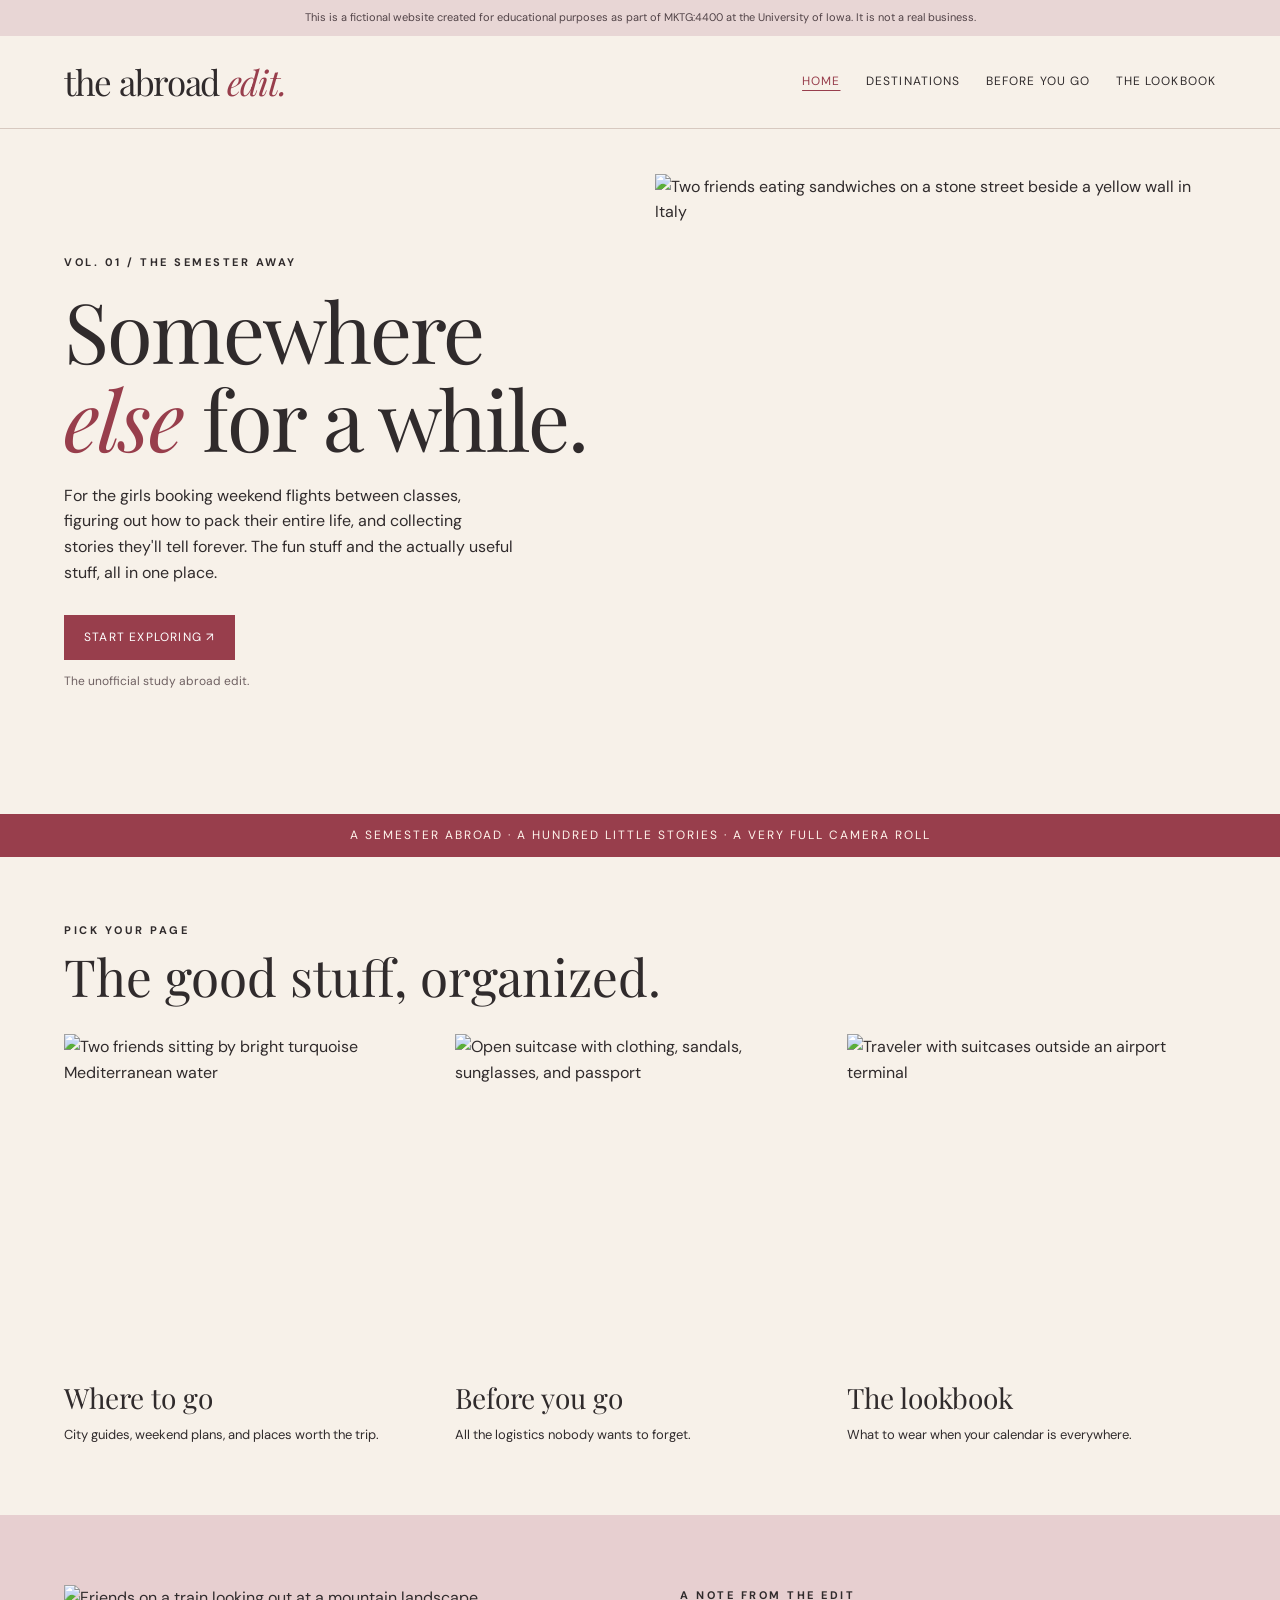
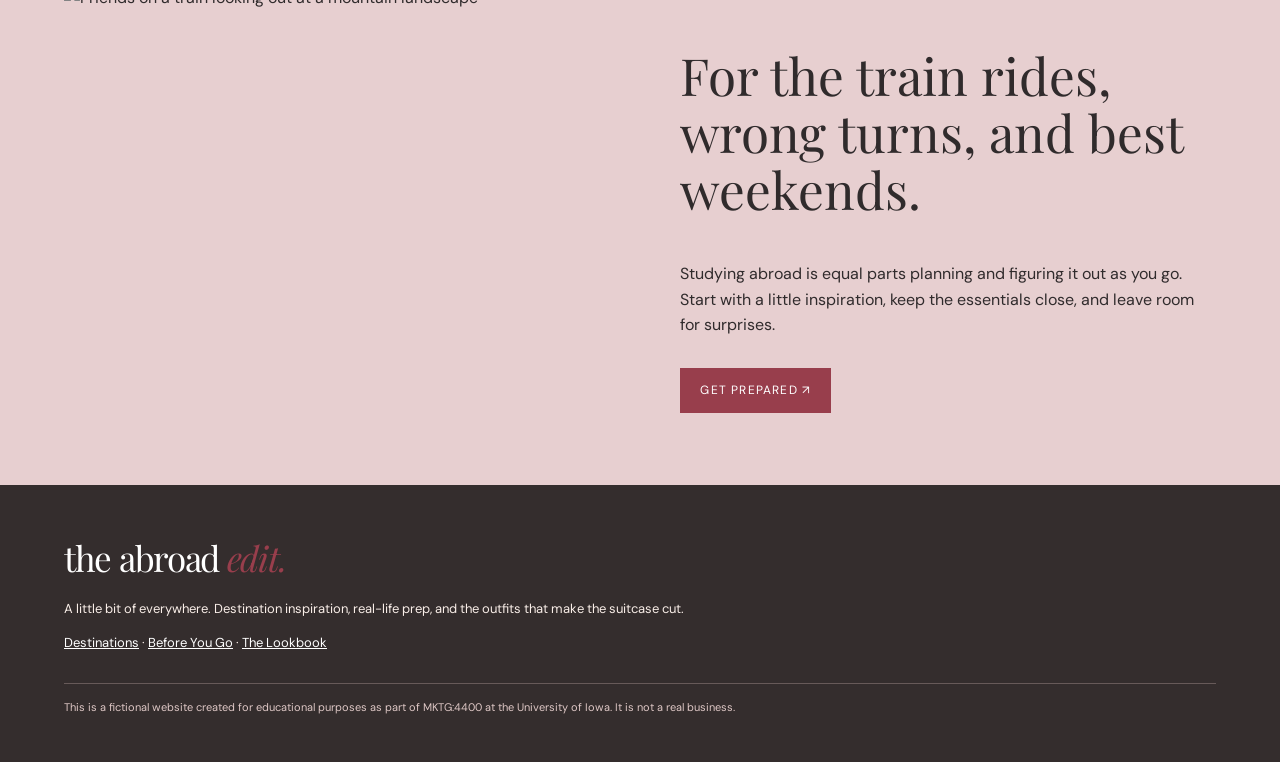
==== index.html @ 3f1d6525 "Add four website pages and SEO files" ====
<!doctype html><html lang="en"><head><meta charset="utf-8"><meta name="viewport" content="width=device-width,initial-scale=1"><title>Study Abroad Inspiration &amp; Planning | The Abroad Edit</title><meta name="description" content="A student-focused edit of study abroad destinations, packing tips, safety basics, and travel outfits."><link rel="stylesheet" href="style.css"></head><body><div class="notice">This is a fictional website created for educational purposes as part of MKTG:4400 at the University of Iowa. It is not a real business.</div><header class="site-header"><a class="logo" href="index.html">the abroad <em>edit.</em></a><nav aria-label="Main navigation"><a class="active" href="index.html">Home</a><a class="" href="destinations.html">Destinations</a><a class="" href="before-you-go.html">Before You Go</a><a class="" href="lookbook.html">The Lookbook</a></nav></header><main><section class="hero"><div><div class="eyebrow">Vol. 01 / The semester away</div><h1>Somewhere <em>else</em> for a while.</h1><p>For the girls booking weekend flights between classes, figuring out how to pack their entire life, and collecting stories they'll tell forever. The fun stuff and the actually useful stuff, all in one place.</p><a class="button" href="destinations.html">Start exploring ↗</a><p class="small-note">The unofficial study abroad edit.</p></div><img src="images/street-food.jpg" alt="Two friends eating sandwiches on a stone street beside a yellow wall in Italy" loading="lazy"></section><div class="marquee">A semester abroad · a hundred little stories · a very full camera roll</div><section class="section"><div class="eyebrow">Pick your page</div><h2 class="section-title">The good stuff, organized.</h2><div class="cards"><a class="card" href="destinations.html"><img src="images/sea-day.jpg" alt="Two friends sitting by bright turquoise Mediterranean water" loading="lazy"><h3>Where to go</h3><p>City guides, weekend plans, and places worth the trip.</p></a><a class="card" href="before-you-go.html"><img src="images/suitcase.jpg" alt="Open suitcase with clothing, sandals, sunglasses, and passport" loading="lazy"><h3>Before you go</h3><p>All the logistics nobody wants to forget.</p></a><a class="card" href="lookbook.html"><img src="images/airport.jpg" alt="Traveler with suitcases outside an airport terminal" loading="lazy"><h3>The lookbook</h3><p>What to wear when your calendar is everywhere.</p></a></div></section><section class="editorial"><img src="images/train.jpg" alt="Friends on a train looking out at a mountain landscape" loading="lazy"><div><div class="eyebrow">A note from the edit</div><h2>For the train rides, wrong turns, and best weekends.</h2><p>Studying abroad is equal parts planning and figuring it out as you go. Start with a little inspiration, keep the essentials close, and leave room for surprises.</p><a class="button" href="before-you-go.html">Get prepared ↗</a></div></section></main><footer class="footer"><a class="logo" href="index.html">the abroad <em>edit.</em></a><p>A little bit of everywhere. Destination inspiration, real-life prep, and the outfits that make the suitcase cut.</p><p><a href="destinations.html">Destinations</a> · <a href="before-you-go.html">Before You Go</a> · <a href="lookbook.html">The Lookbook</a></p><div class="notice">This is a fictional website created for educational purposes as part of MKTG:4400 at the University of Iowa. It is not a real business.</div></footer></body></html>
---- style.css ----
@import url('https://fonts.googleapis.com/css2?family=DM+Sans:wght@400;500;600;700&family=Playfair+Display:ital,wght@0,400;0,600;1,400&display=swap');
:root{--cream:#f7f1e9;--pink:#e7cfd0;--cherry:#983e4c;--ink:#302b2c;--sage:#b9c4b6}*{box-sizing:border-box}html{scroll-behavior:smooth}body{margin:0;background:var(--cream);color:var(--ink);font-family:'DM Sans',sans-serif;line-height:1.6}img{max-width:100%;display:block}a{color:inherit}.notice{font-size:11px;text-align:center;padding:9px 18px;background:#e8d6d5;color:#514347}.site-header{padding:18px 5%;display:flex;justify-content:space-between;align-items:center;gap:20px;border-bottom:1px solid #d7c9c0}.logo{font-family:'Playfair Display',serif;font-size:clamp(22px,3vw,35px);letter-spacing:-1.3px;text-decoration:none}.logo em{color:var(--cherry)}nav{display:flex;gap:clamp(10px,2vw,30px);flex-wrap:wrap}nav a{text-decoration:none;font-size:12px;text-transform:uppercase;letter-spacing:1.1px}nav a:hover,.active{color:var(--cherry);text-decoration:underline;text-underline-offset:5px}.eyebrow{font-size:11px;text-transform:uppercase;letter-spacing:2.5px;font-weight:700}.hero{padding:45px 5% 30px;display:grid;grid-template-columns:1fr 1.05fr;gap:5%;align-items:center}.hero h1,.page-intro h1{font-family:'Playfair Display',serif;font-size:clamp(46px,6.5vw,105px);line-height:1.05;letter-spacing:-2px;font-weight:400;margin:15px 0 22px}.hero h1 em,.page-intro h1 em{color:var(--cherry);font-weight:400}.hero p{max-width:450px}.hero img{height:610px;width:100%;object-fit:cover}.small-note{font-size:12px;color:#6f6162}.button{display:inline-block;background:var(--cherry);color:white;text-decoration:none;padding:13px 20px;margin-top:14px;font-size:12px;letter-spacing:1.2px;text-transform:uppercase}.marquee{background:var(--cherry);color:#fff4ec;padding:12px;text-align:center;font-size:12px;letter-spacing:2px;text-transform:uppercase}.section{padding:65px 5%}.section-title{font-family:'Playfair Display',serif;font-size:clamp(34px,4vw,60px);font-weight:400;line-height:1.15;margin:8px 0 28px}.cards{display:grid;grid-template-columns:repeat(3,1fr);gap:22px}.card{text-decoration:none}.card img{width:100%;height:330px;object-fit:cover}.card h3{font-family:'Playfair Display',serif;font-size:28px;font-weight:400;margin:12px 0 0}.card p{font-size:13px;margin:4px 0}.editorial{background:var(--pink);padding:70px 5%;display:grid;grid-template-columns:1fr 1fr;gap:7%;align-items:center}.editorial img{width:100%;height:430px;object-fit:cover}.editorial h2{font:400 clamp(35px,4vw,65px)/1.12 'Playfair Display',serif}.page-intro{text-align:center;padding:75px 5% 45px}.page-intro h1{font-size:clamp(50px,6vw,90px)}.page-intro p{max-width:650px;margin:auto}.feature{display:grid;grid-template-columns:1fr 1fr;gap:5%;align-items:center;padding:40px 5% 65px}.feature:nth-child(even){background:#efe4dc}.feature img{width:100%;height:430px;object-fit:cover}.feature h2{font:400 clamp(34px,4vw,58px)/1.13 'Playfair Display',serif}.feature ul{padding-left:20px}.feature li{margin-bottom:10px}.caption{font-size:11px;letter-spacing:1px;text-transform:uppercase;color:#776767;margin-top:8px}.mini-grid{display:grid;grid-template-columns:repeat(2,1fr);gap:18px}.mini-grid img{height:300px;width:100%;object-fit:cover}.footer{padding:45px 5%;background:#342d2d;color:#f9eee8}.footer .logo{display:block;margin-bottom:12px}.footer p{max-width:700px;font-size:13px}.footer .notice{background:transparent;color:#dfc8c6;text-align:left;padding:15px 0 0;border-top:1px solid #675a59;margin-top:30px}.footer a{color:#fff}.tip{background:#f0e0d6;border-left:3px solid var(--cherry);padding:18px 24px;margin:20px 0}.tip p{margin:0}.gallery{display:grid;grid-template-columns:1fr 1fr 1fr;gap:12px;padding:10px 5% 55px}.gallery img{height:270px;width:100%;object-fit:cover}@media(max-width:760px){.site-header{flex-direction:column;text-align:center;padding:14px 4%}nav{justify-content:center;gap:13px}nav a{font-size:10px}.hero,.editorial,.feature{grid-template-columns:1fr}.hero{padding-top:25px}.hero img{height:420px}.cards{grid-template-columns:1fr}.card img{height:350px}.editorial img,.feature img{height:350px}.section{padding:45px 5%}.feature{padding:35px 5%}.gallery{grid-template-columns:1fr 1fr}.gallery img{height:210px}}
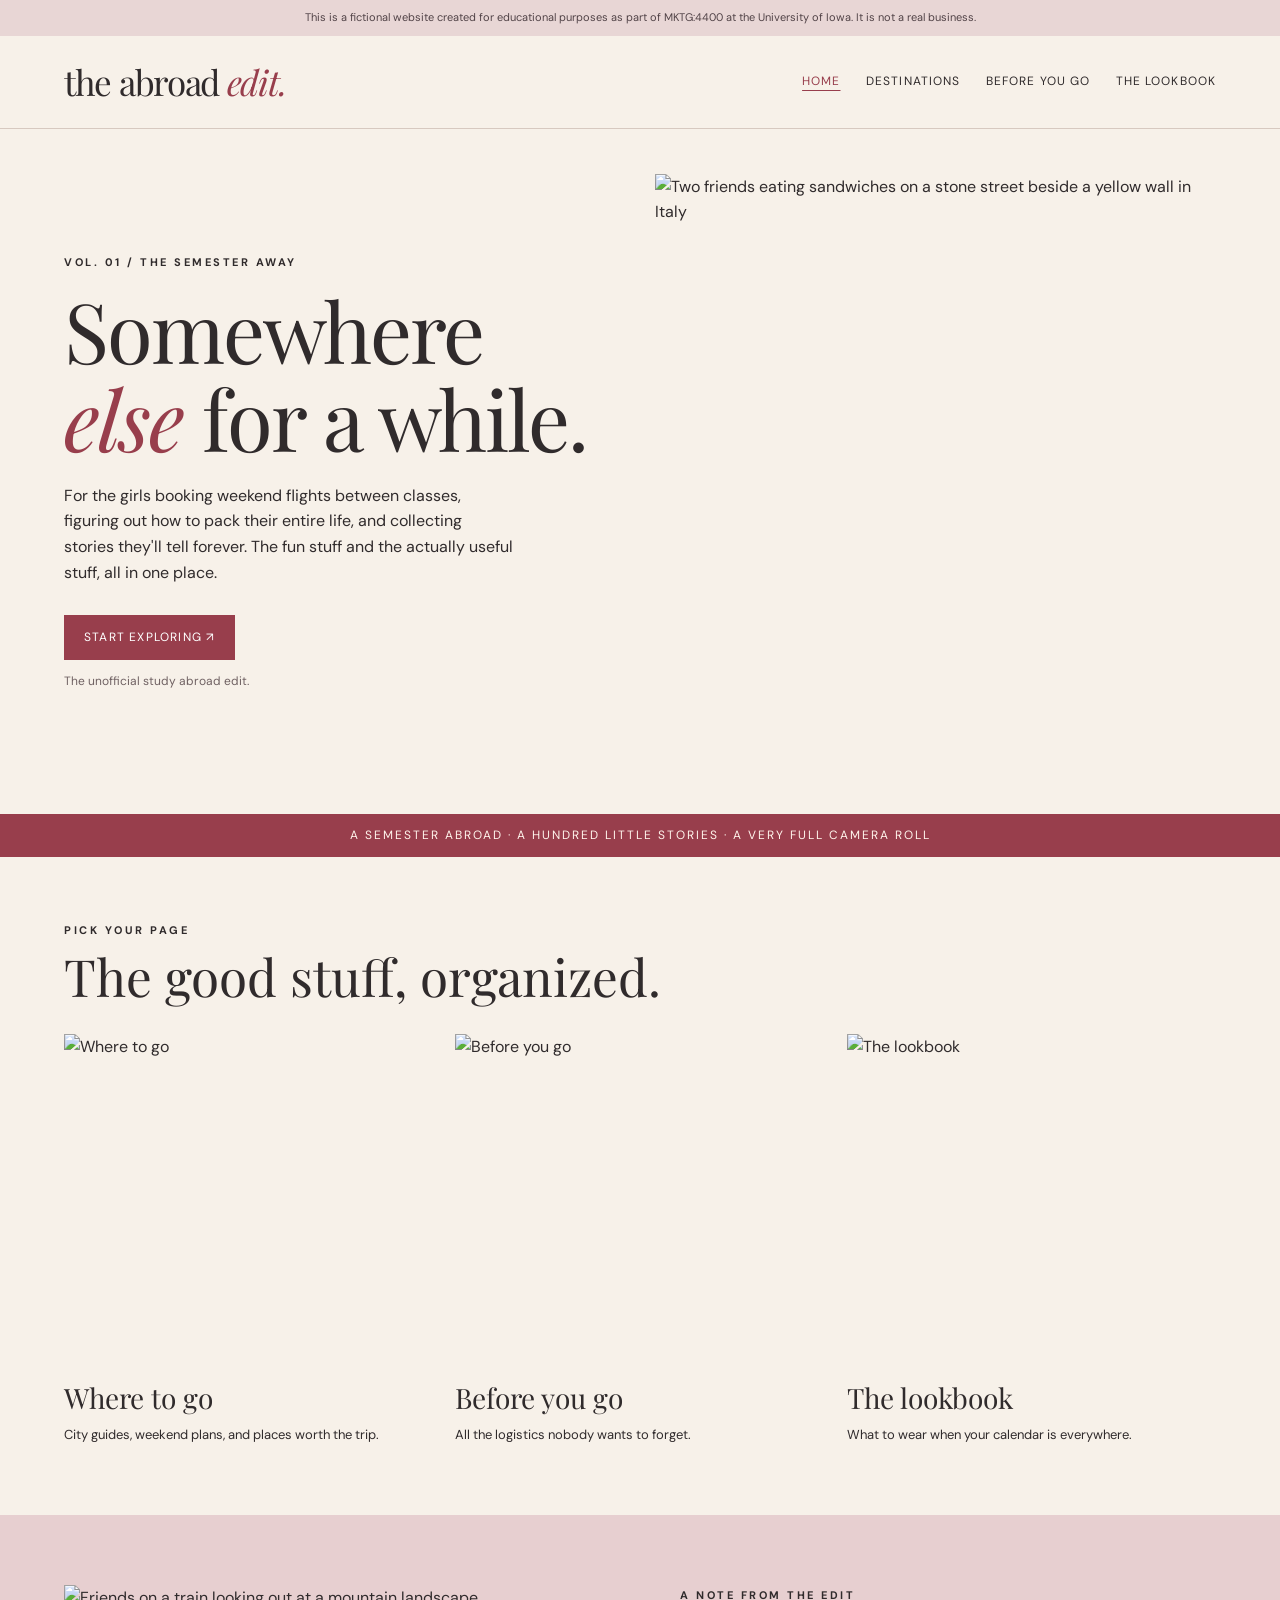
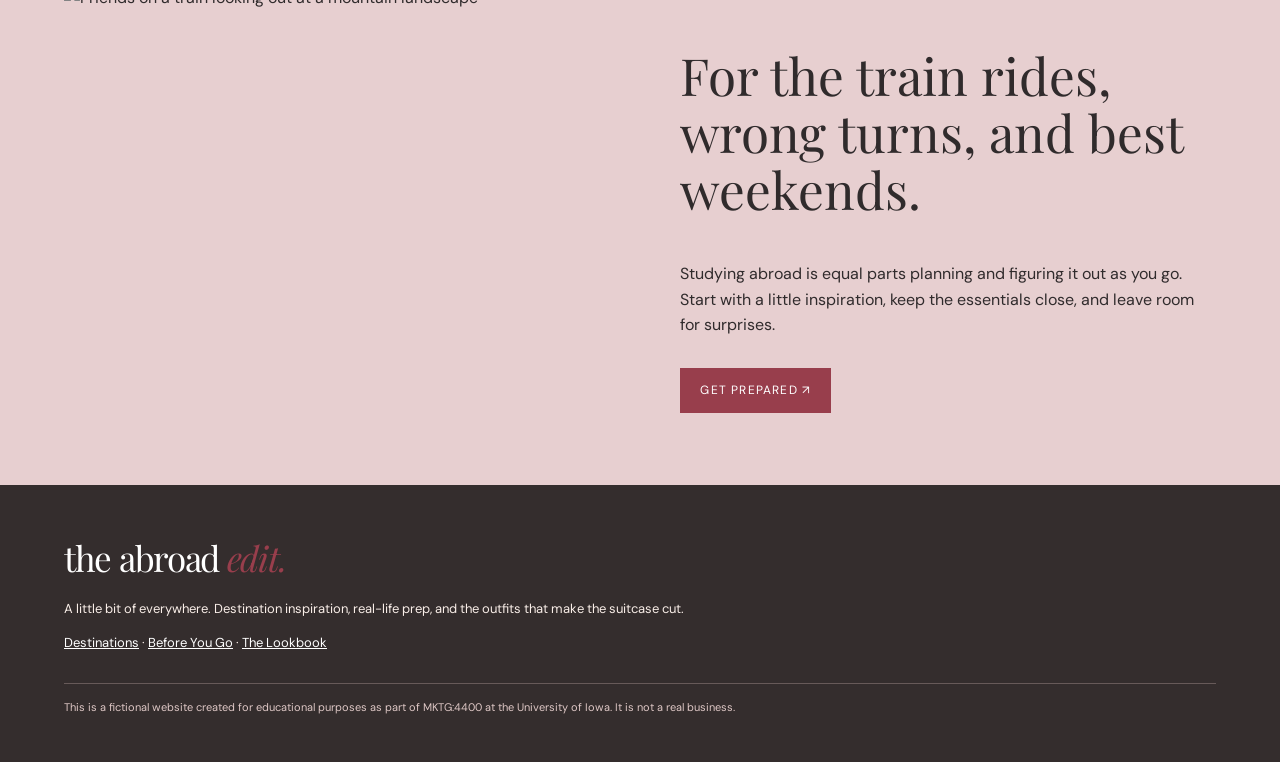
==== commit 146e4daf: "Add files via upload" ====
--- a/index.html
+++ b/index.html
@@ -1 +1 @@
-<!doctype html><html lang="en"><head><meta charset="utf-8"><meta name="viewport" content="width=device-width,initial-scale=1"><title>Study Abroad Inspiration &amp; Planning | The Abroad Edit</title><meta name="description" content="A student-focused edit of study abroad destinations, packing tips, safety basics, and travel outfits."><link rel="stylesheet" href="style.css"></head><body><div class="notice">This is a fictional website created for educational purposes as part of MKTG:4400 at the University of Iowa. It is not a real business.</div><header class="site-header"><a class="logo" href="index.html">the abroad <em>edit.</em></a><nav aria-label="Main navigation"><a class="active" href="index.html">Home</a><a class="" href="destinations.html">Destinations</a><a class="" href="before-you-go.html">Before You Go</a><a class="" href="lookbook.html">The Lookbook</a></nav></header><main><section class="hero"><div><div class="eyebrow">Vol. 01 / The semester away</div><h1>Somewhere <em>else</em> for a while.</h1><p>For the girls booking weekend flights between classes, figuring out how to pack their entire life, and collecting stories they'll tell forever. The fun stuff and the actually useful stuff, all in one place.</p><a class="button" href="destinations.html">Start exploring ↗</a><p class="small-note">The unofficial study abroad edit.</p></div><img src="images/street-food.jpg" alt="Two friends eating sandwiches on a stone street beside a yellow wall in Italy" loading="lazy"></section><div class="marquee">A semester abroad · a hundred little stories · a very full camera roll</div><section class="section"><div class="eyebrow">Pick your page</div><h2 class="section-title">The good stuff, organized.</h2><div class="cards"><a class="card" href="destinations.html"><img src="images/sea-day.jpg" alt="Two friends sitting by bright turquoise Mediterranean water" loading="lazy"><h3>Where to go</h3><p>City guides, weekend plans, and places worth the trip.</p></a><a class="card" href="before-you-go.html"><img src="images/suitcase.jpg" alt="Open suitcase with clothing, sandals, sunglasses, and passport" loading="lazy"><h3>Before you go</h3><p>All the logistics nobody wants to forget.</p></a><a class="card" href="lookbook.html"><img src="images/airport.jpg" alt="Traveler with suitcases outside an airport terminal" loading="lazy"><h3>The lookbook</h3><p>What to wear when your calendar is everywhere.</p></a></div></section><section class="editorial"><img src="images/train.jpg" alt="Friends on a train looking out at a mountain landscape" loading="lazy"><div><div class="eyebrow">A note from the edit</div><h2>For the train rides, wrong turns, and best weekends.</h2><p>Studying abroad is equal parts planning and figuring it out as you go. Start with a little inspiration, keep the essentials close, and leave room for surprises.</p><a class="button" href="before-you-go.html">Get prepared ↗</a></div></section></main><footer class="footer"><a class="logo" href="index.html">the abroad <em>edit.</em></a><p>A little bit of everywhere. Destination inspiration, real-life prep, and the outfits that make the suitcase cut.</p><p><a href="destinations.html">Destinations</a> · <a href="before-you-go.html">Before You Go</a> · <a href="lookbook.html">The Lookbook</a></p><div class="notice">This is a fictional website created for educational purposes as part of MKTG:4400 at the University of Iowa. It is not a real business.</div></footer></body></html>+<!DOCTYPE html><html lang="en"><head><meta charset="utf-8"><meta name="viewport" content="width=device-width,initial-scale=1"><title>Study Abroad Inspiration & Planning | The Abroad Edit</title><meta name="description" content="A student-focused edit of study abroad destinations, packing tips, safety basics, and travel outfits."><link rel="stylesheet" href="style.css"></head><body><div class="notice">This is a fictional website created for educational purposes as part of MKTG:4400 at the University of Iowa. It is not a real business.</div><header class="site-header"><a class="logo" href="index.html">the abroad <em>edit.</em></a><nav aria-label="Main navigation"><a class="active" href="index.html">Home</a><a class="" href="destinations.html">Destinations</a><a class="" href="before-you-go.html">Before You Go</a><a class="" href="lookbook.html">The Lookbook</a></nav></header><main><section class="hero"><div><div class="eyebrow">Vol. 01 / The semester away</div><h1>Somewhere <em>else</em> for a while.</h1><p>For the girls booking weekend flights between classes, figuring out how to pack their entire life, and collecting stories they'll tell forever. The fun stuff and the actually useful stuff, all in one place.</p><a class="button" href="destinations.html">Start exploring ↗</a><p class="small-note">The unofficial study abroad edit.</p></div><img src="https://raw.githubusercontent.com/MeganBodett/The-abroad-edit/main/images/street-food.jpg" alt="Two friends eating sandwiches on a stone street beside a yellow wall in Italy" loading="lazy"></section><div class="marquee">A semester abroad · a hundred little stories · a very full camera roll</div><section class="section"><div class="eyebrow">Pick your page</div><h2 class="section-title">The good stuff, organized.</h2><div class="cards"><a class="card" href="destinations.html"><img src="https://raw.githubusercontent.com/MeganBodett/The-abroad-edit/main/images/sea-day.jpg" alt="Where to go" loading="lazy"><h3>Where to go</h3><p>City guides, weekend plans, and places worth the trip.</p></a><a class="card" href="before-you-go.html"><img src="https://raw.githubusercontent.com/MeganBodett/The-abroad-edit/main/images/suitcase.jpg" alt="Before you go" loading="lazy"><h3>Before you go</h3><p>All the logistics nobody wants to forget.</p></a><a class="card" href="lookbook.html"><img src="https://raw.githubusercontent.com/MeganBodett/The-abroad-edit/main/images/airport.jpg" alt="The lookbook" loading="lazy"><h3>The lookbook</h3><p>What to wear when your calendar is everywhere.</p></a></div></section><section class="editorial"><img src="https://raw.githubusercontent.com/MeganBodett/The-abroad-edit/main/images/train.jpg" alt="Friends on a train looking out at a mountain landscape" loading="lazy"><div><div class="eyebrow">A note from the edit</div><h2>For the train rides, wrong turns, and best weekends.</h2><p>Studying abroad is equal parts planning and figuring it out as you go. Start with a little inspiration, keep the essentials close, and leave room for surprises.</p><a class="button" href="before-you-go.html">Get prepared ↗</a></div></section></main><footer class="footer"><a class="logo" href="index.html">the abroad <em>edit.</em></a><p>A little bit of everywhere. Destination inspiration, real-life prep, and the outfits that make the suitcase cut.</p><p><a href="destinations.html">Destinations</a> · <a href="before-you-go.html">Before You Go</a> · <a href="lookbook.html">The Lookbook</a></p><div class="notice">This is a fictional website created for educational purposes as part of MKTG:4400 at the University of Iowa. It is not a real business.</div></footer></body></html>
--- a/style.css
+++ b/style.css
@@ -1,2 +1,2 @@
 @import url('https://fonts.googleapis.com/css2?family=DM+Sans:wght@400;500;600;700&family=Playfair+Display:ital,wght@0,400;0,600;1,400&display=swap');
-:root{--cream:#f7f1e9;--pink:#e7cfd0;--cherry:#983e4c;--ink:#302b2c;--sage:#b9c4b6}*{box-sizing:border-box}html{scroll-behavior:smooth}body{margin:0;background:var(--cream);color:var(--ink);font-family:'DM Sans',sans-serif;line-height:1.6}img{max-width:100%;display:block}a{color:inherit}.notice{font-size:11px;text-align:center;padding:9px 18px;background:#e8d6d5;color:#514347}.site-header{padding:18px 5%;display:flex;justify-content:space-between;align-items:center;gap:20px;border-bottom:1px solid #d7c9c0}.logo{font-family:'Playfair Display',serif;font-size:clamp(22px,3vw,35px);letter-spacing:-1.3px;text-decoration:none}.logo em{color:var(--cherry)}nav{display:flex;gap:clamp(10px,2vw,30px);flex-wrap:wrap}nav a{text-decoration:none;font-size:12px;text-transform:uppercase;letter-spacing:1.1px}nav a:hover,.active{color:var(--cherry);text-decoration:underline;text-underline-offset:5px}.eyebrow{font-size:11px;text-transform:uppercase;letter-spacing:2.5px;font-weight:700}.hero{padding:45px 5% 30px;display:grid;grid-template-columns:1fr 1.05fr;gap:5%;align-items:center}.hero h1,.page-intro h1{font-family:'Playfair Display',serif;font-size:clamp(46px,6.5vw,105px);line-height:1.05;letter-spacing:-2px;font-weight:400;margin:15px 0 22px}.hero h1 em,.page-intro h1 em{color:var(--cherry);font-weight:400}.hero p{max-width:450px}.hero img{height:610px;width:100%;object-fit:cover}.small-note{font-size:12px;color:#6f6162}.button{display:inline-block;background:var(--cherry);color:white;text-decoration:none;padding:13px 20px;margin-top:14px;font-size:12px;letter-spacing:1.2px;text-transform:uppercase}.marquee{background:var(--cherry);color:#fff4ec;padding:12px;text-align:center;font-size:12px;letter-spacing:2px;text-transform:uppercase}.section{padding:65px 5%}.section-title{font-family:'Playfair Display',serif;font-size:clamp(34px,4vw,60px);font-weight:400;line-height:1.15;margin:8px 0 28px}.cards{display:grid;grid-template-columns:repeat(3,1fr);gap:22px}.card{text-decoration:none}.card img{width:100%;height:330px;object-fit:cover}.card h3{font-family:'Playfair Display',serif;font-size:28px;font-weight:400;margin:12px 0 0}.card p{font-size:13px;margin:4px 0}.editorial{background:var(--pink);padding:70px 5%;display:grid;grid-template-columns:1fr 1fr;gap:7%;align-items:center}.editorial img{width:100%;height:430px;object-fit:cover}.editorial h2{font:400 clamp(35px,4vw,65px)/1.12 'Playfair Display',serif}.page-intro{text-align:center;padding:75px 5% 45px}.page-intro h1{font-size:clamp(50px,6vw,90px)}.page-intro p{max-width:650px;margin:auto}.feature{display:grid;grid-template-columns:1fr 1fr;gap:5%;align-items:center;padding:40px 5% 65px}.feature:nth-child(even){background:#efe4dc}.feature img{width:100%;height:430px;object-fit:cover}.feature h2{font:400 clamp(34px,4vw,58px)/1.13 'Playfair Display',serif}.feature ul{padding-left:20px}.feature li{margin-bottom:10px}.caption{font-size:11px;letter-spacing:1px;text-transform:uppercase;color:#776767;margin-top:8px}.mini-grid{display:grid;grid-template-columns:repeat(2,1fr);gap:18px}.mini-grid img{height:300px;width:100%;object-fit:cover}.footer{padding:45px 5%;background:#342d2d;color:#f9eee8}.footer .logo{display:block;margin-bottom:12px}.footer p{max-width:700px;font-size:13px}.footer .notice{background:transparent;color:#dfc8c6;text-align:left;padding:15px 0 0;border-top:1px solid #675a59;margin-top:30px}.footer a{color:#fff}.tip{background:#f0e0d6;border-left:3px solid var(--cherry);padding:18px 24px;margin:20px 0}.tip p{margin:0}.gallery{display:grid;grid-template-columns:1fr 1fr 1fr;gap:12px;padding:10px 5% 55px}.gallery img{height:270px;width:100%;object-fit:cover}@media(max-width:760px){.site-header{flex-direction:column;text-align:center;padding:14px 4%}nav{justify-content:center;gap:13px}nav a{font-size:10px}.hero,.editorial,.feature{grid-template-columns:1fr}.hero{padding-top:25px}.hero img{height:420px}.cards{grid-template-columns:1fr}.card img{height:350px}.editorial img,.feature img{height:350px}.section{padding:45px 5%}.feature{padding:35px 5%}.gallery{grid-template-columns:1fr 1fr}.gallery img{height:210px}}+:root{--cream:#f7f1e9;--pink:#e7cfd0;--cherry:#983e4c;--ink:#302b2c;--sage:#b9c4b6}*{box-sizing:border-box}html{scroll-behavior:smooth}body{margin:0;background:var(--cream);color:var(--ink);font-family:'DM Sans',sans-serif;line-height:1.6}img{max-width:100%;display:block}a{color:inherit}.notice{font-size:11px;text-align:center;padding:9px 18px;background:#e8d6d5;color:#514347}.site-header{padding:18px 5%;display:flex;justify-content:space-between;align-items:center;gap:20px;border-bottom:1px solid #d7c9c0}.logo{font-family:'Playfair Display',serif;font-size:clamp(22px,3vw,35px);letter-spacing:-1.3px;text-decoration:none}.logo em{color:var(--cherry)}nav{display:flex;gap:clamp(10px,2vw,30px);flex-wrap:wrap}nav a{text-decoration:none;font-size:12px;text-transform:uppercase;letter-spacing:1.1px}nav a:hover,.active{color:var(--cherry);text-decoration:underline;text-underline-offset:5px}.eyebrow{font-size:11px;text-transform:uppercase;letter-spacing:2.5px;font-weight:700}.hero{padding:45px 5% 30px;display:grid;grid-template-columns:1fr 1.05fr;gap:5%;align-items:center}.hero h1,.page-intro h1{font-family:'Playfair Display',serif;font-size:clamp(46px,6.5vw,105px);line-height:1.05;letter-spacing:-2px;font-weight:400;margin:15px 0 22px}.hero h1 em,.page-intro h1 em{color:var(--cherry);font-weight:400}.hero p{max-width:450px}.hero img{height:610px;width:100%;object-fit:cover}.small-note{font-size:12px;color:#6f6162}.button{display:inline-block;background:var(--cherry);color:white;text-decoration:none;padding:13px 20px;margin-top:14px;font-size:12px;letter-spacing:1.2px;text-transform:uppercase}.marquee{background:var(--cherry);color:#fff4ec;padding:12px;text-align:center;font-size:12px;letter-spacing:2px;text-transform:uppercase}.section{padding:65px 5%}.section-title{font-family:'Playfair Display',serif;font-size:clamp(34px,4vw,60px);font-weight:400;line-height:1.15;margin:8px 0 28px}.cards{display:grid;grid-template-columns:repeat(3,1fr);gap:22px}.card{text-decoration:none}.card img{width:100%;height:330px;object-fit:cover}.card h3{font-family:'Playfair Display',serif;font-size:28px;font-weight:400;margin:12px 0 0}.card p{font-size:13px;margin:4px 0}.editorial{background:var(--pink);padding:70px 5%;display:grid;grid-template-columns:1fr 1fr;gap:7%;align-items:center}.editorial img{width:100%;height:430px;object-fit:cover}.editorial h2{font:400 clamp(35px,4vw,65px)/1.12 'Playfair Display',serif}.page-intro{text-align:center;padding:75px 5% 45px}.page-intro h1{font-size:clamp(50px,6vw,90px)}.page-intro p{max-width:650px;margin:auto}.feature{display:grid;grid-template-columns:1fr 1fr;gap:5%;align-items:center;padding:40px 5% 65px}.feature:nth-child(even){background:#efe4dc}.feature img{width:100%;height:430px;object-fit:cover}.feature h2{font:400 clamp(34px,4vw,58px)/1.13 'Playfair Display',serif}.feature ul{padding-left:20px}.feature li{margin-bottom:10px}.caption{font-size:11px;letter-spacing:1px;text-transform:uppercase;color:#776767;margin-top:8px}.mini-grid{display:grid;grid-template-columns:repeat(2,1fr);gap:18px}.mini-grid img{height:300px;width:100%;object-fit:cover}.footer{padding:45px 5%;background:#342d2d;color:#f9eee8}.footer .logo{display:block;margin-bottom:12px}.footer p{max-width:700px;font-size:13px}.footer .notice{background:transparent;color:#dfc8c6;text-align:left;padding:15px 0 0;border-top:1px solid #675a59;margin-top:30px}.footer a{color:#fff}.tip{background:#f0e0d6;border-left:3px solid var(--cherry);padding:18px 24px;margin:20px 0}.tip p{margin:0}.gallery{display:grid;grid-template-columns:1fr 1fr 1fr;gap:12px;padding:10px 5% 55px}.gallery img{height:270px;width:100%;object-fit:cover}@media(max-width:760px){.site-header{flex-direction:column;text-align:center;padding:14px 4%}nav{justify-content:center;gap:13px}nav a{font-size:10px}.hero,.editorial,.feature{grid-template-columns:1fr}.hero{padding-top:25px}.hero img{height:420px}.cards{grid-template-columns:1fr}.card img{height:350px}.editorial img,.feature img{height:350px}.section{padding:45px 5%}.feature{padding:35px 5%}.gallery{grid-template-columns:1fr 1fr}.gallery img{height:210px}}
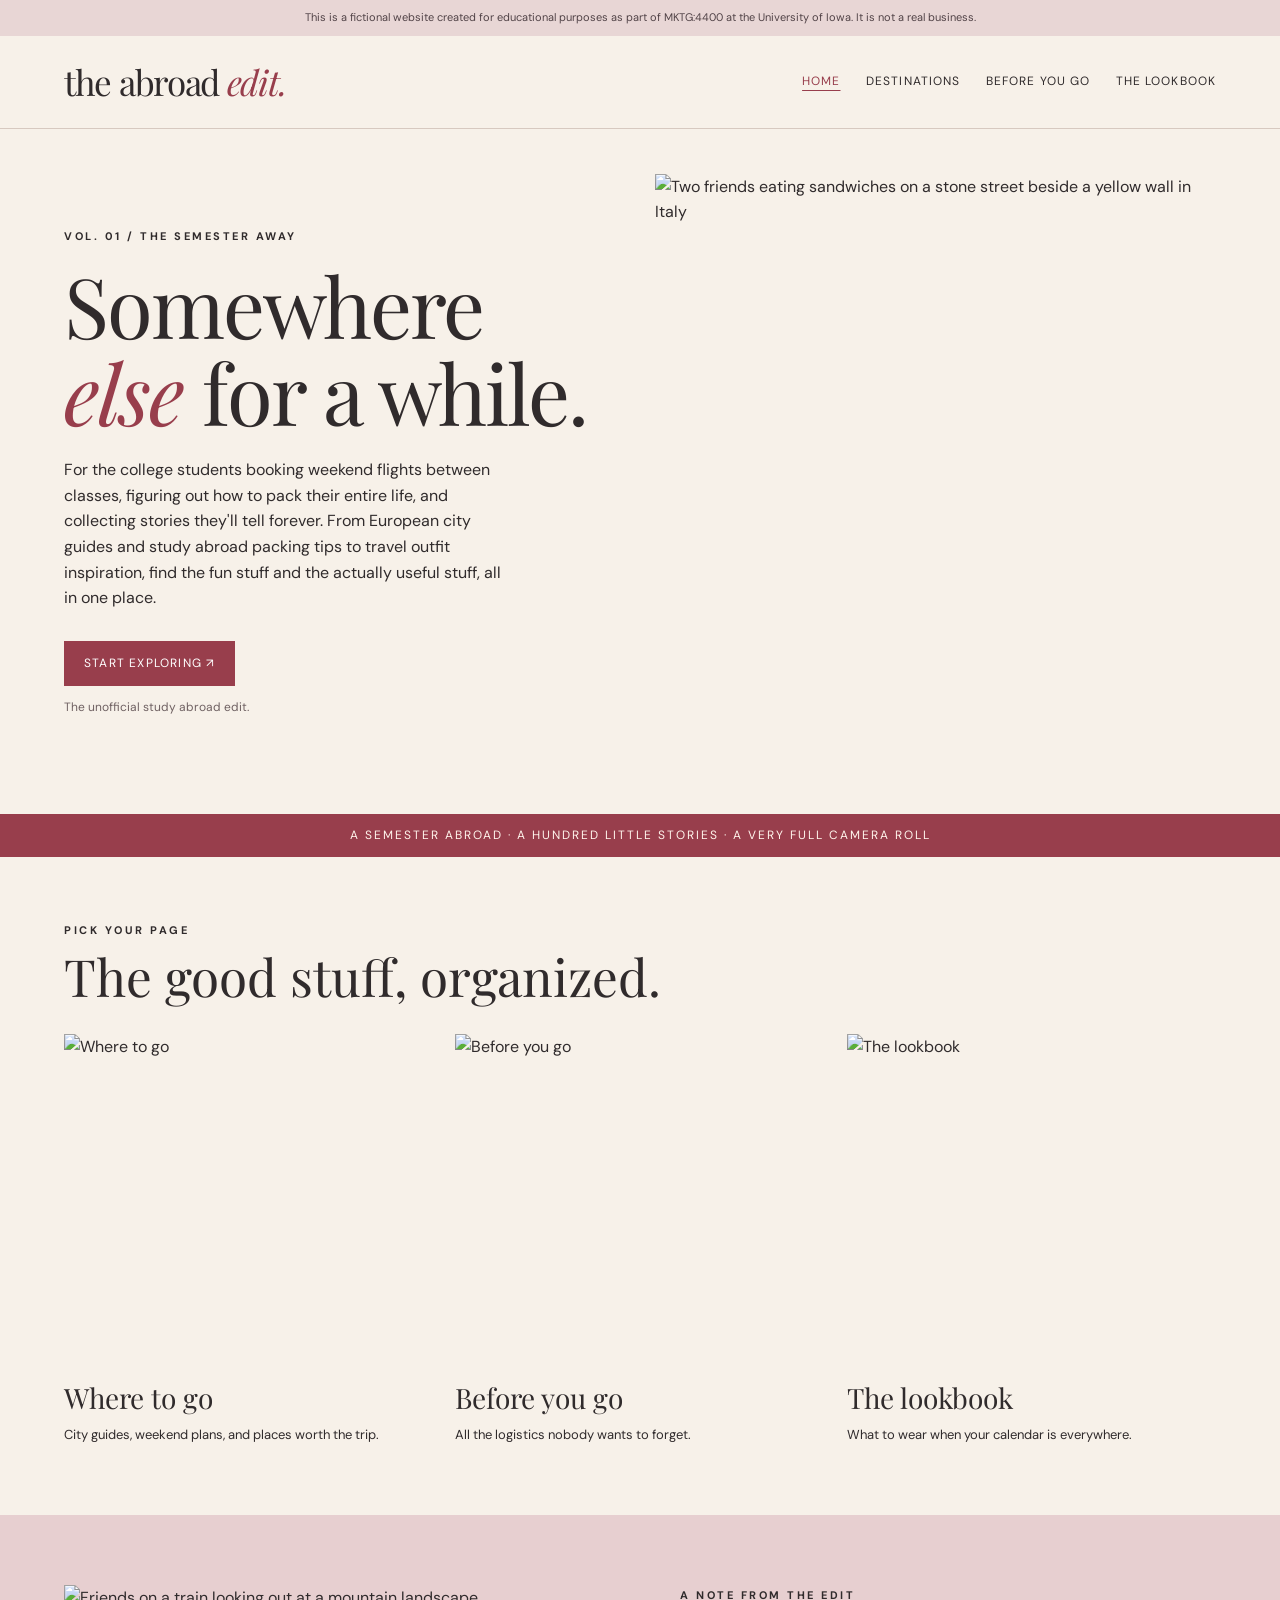
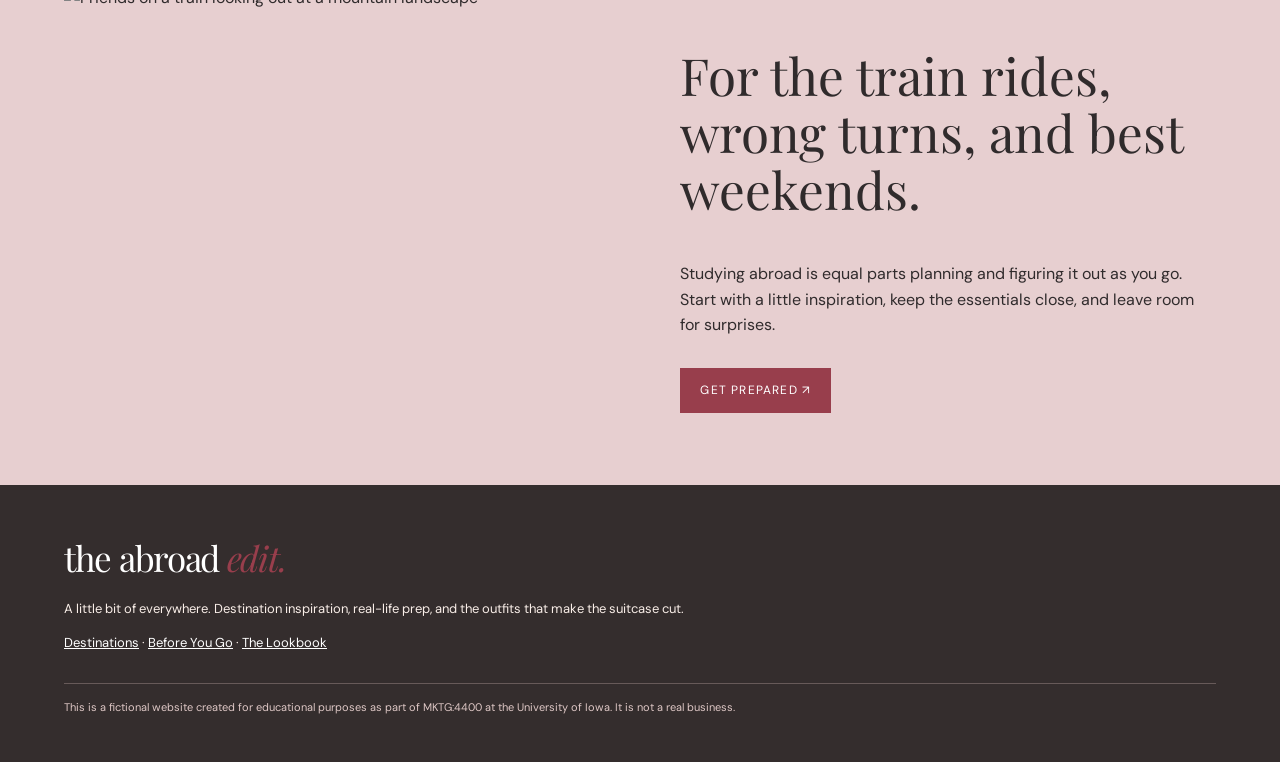
==== commit c4f9b330: "Revise content in index.html for better clarity Updated text content for clarity and engagement." ====
--- a/index.html
+++ b/index.html
@@ -1 +1 @@
-<!DOCTYPE html><html lang="en"><head><meta charset="utf-8"><meta name="viewport" content="width=device-width,initial-scale=1"><title>Study Abroad Inspiration & Planning | The Abroad Edit</title><meta name="description" content="A student-focused edit of study abroad destinations, packing tips, safety basics, and travel outfits."><link rel="stylesheet" href="style.css"></head><body><div class="notice">This is a fictional website created for educational purposes as part of MKTG:4400 at the University of Iowa. It is not a real business.</div><header class="site-header"><a class="logo" href="index.html">the abroad <em>edit.</em></a><nav aria-label="Main navigation"><a class="active" href="index.html">Home</a><a class="" href="destinations.html">Destinations</a><a class="" href="before-you-go.html">Before You Go</a><a class="" href="lookbook.html">The Lookbook</a></nav></header><main><section class="hero"><div><div class="eyebrow">Vol. 01 / The semester away</div><h1>Somewhere <em>else</em> for a while.</h1><p>For the girls booking weekend flights between classes, figuring out how to pack their entire life, and collecting stories they'll tell forever. The fun stuff and the actually useful stuff, all in one place.</p><a class="button" href="destinations.html">Start exploring ↗</a><p class="small-note">The unofficial study abroad edit.</p></div><img src="https://raw.githubusercontent.com/MeganBodett/The-abroad-edit/main/images/street-food.jpg" alt="Two friends eating sandwiches on a stone street beside a yellow wall in Italy" loading="lazy"></section><div class="marquee">A semester abroad · a hundred little stories · a very full camera roll</div><section class="section"><div class="eyebrow">Pick your page</div><h2 class="section-title">The good stuff, organized.</h2><div class="cards"><a class="card" href="destinations.html"><img src="https://raw.githubusercontent.com/MeganBodett/The-abroad-edit/main/images/sea-day.jpg" alt="Where to go" loading="lazy"><h3>Where to go</h3><p>City guides, weekend plans, and places worth the trip.</p></a><a class="card" href="before-you-go.html"><img src="https://raw.githubusercontent.com/MeganBodett/The-abroad-edit/main/images/suitcase.jpg" alt="Before you go" loading="lazy"><h3>Before you go</h3><p>All the logistics nobody wants to forget.</p></a><a class="card" href="lookbook.html"><img src="https://raw.githubusercontent.com/MeganBodett/The-abroad-edit/main/images/airport.jpg" alt="The lookbook" loading="lazy"><h3>The lookbook</h3><p>What to wear when your calendar is everywhere.</p></a></div></section><section class="editorial"><img src="https://raw.githubusercontent.com/MeganBodett/The-abroad-edit/main/images/train.jpg" alt="Friends on a train looking out at a mountain landscape" loading="lazy"><div><div class="eyebrow">A note from the edit</div><h2>For the train rides, wrong turns, and best weekends.</h2><p>Studying abroad is equal parts planning and figuring it out as you go. Start with a little inspiration, keep the essentials close, and leave room for surprises.</p><a class="button" href="before-you-go.html">Get prepared ↗</a></div></section></main><footer class="footer"><a class="logo" href="index.html">the abroad <em>edit.</em></a><p>A little bit of everywhere. Destination inspiration, real-life prep, and the outfits that make the suitcase cut.</p><p><a href="destinations.html">Destinations</a> · <a href="before-you-go.html">Before You Go</a> · <a href="lookbook.html">The Lookbook</a></p><div class="notice">This is a fictional website created for educational purposes as part of MKTG:4400 at the University of Iowa. It is not a real business.</div></footer></body></html>+<!DOCTYPE html><html lang="en"><head><meta charset="utf-8"><meta name="viewport" content="width=device-width,initial-scale=1"><title>Study Abroad Inspiration & Planning | The Abroad Edit</title><meta name="description" content="A student-focused edit of study abroad destinations, packing tips, safety basics, and travel outfits."><link rel="stylesheet" href="style.css"></head><body><div class="notice">This is a fictional website created for educational purposes as part of MKTG:4400 at the University of Iowa. It is not a real business.</div><header class="site-header"><a class="logo" href="index.html">the abroad <em>edit.</em></a><nav aria-label="Main navigation"><a class="active" href="index.html">Home</a><a class="" href="destinations.html">Destinations</a><a class="" href="before-you-go.html">Before You Go</a><a class="" href="lookbook.html">The Lookbook</a></nav></header><main><section class="hero"><div><div class="eyebrow">Vol. 01 / The semester away</div><h1>Somewhere <em>else</em> for a while.</h1><p>For the college students booking weekend flights between classes, figuring out how to pack their entire life, and collecting stories they'll tell forever. From European city guides and study abroad packing tips to travel outfit inspiration, find the fun stuff and the actually useful stuff, all in one place.</p><a class="button" href="destinations.html">Start exploring ↗</a><p class="small-note">The unofficial study abroad edit.</p></div><img src="https://raw.githubusercontent.com/MeganBodett/The-abroad-edit/main/images/street-food.jpg" alt="Two friends eating sandwiches on a stone street beside a yellow wall in Italy" loading="lazy"></section><div class="marquee">A semester abroad · a hundred little stories · a very full camera roll</div><section class="section"><div class="eyebrow">Pick your page</div><h2 class="section-title">The good stuff, organized.</h2><div class="cards"><a class="card" href="destinations.html"><img src="https://raw.githubusercontent.com/MeganBodett/The-abroad-edit/main/images/sea-day.jpg" alt="Where to go" loading="lazy"><h3>Where to go</h3><p>City guides, weekend plans, and places worth the trip.</p></a><a class="card" href="before-you-go.html"><img src="https://raw.githubusercontent.com/MeganBodett/The-abroad-edit/main/images/suitcase.jpg" alt="Before you go" loading="lazy"><h3>Before you go</h3><p>All the logistics nobody wants to forget.</p></a><a class="card" href="lookbook.html"><img src="https://raw.githubusercontent.com/MeganBodett/The-abroad-edit/main/images/airport.jpg" alt="The lookbook" loading="lazy"><h3>The lookbook</h3><p>What to wear when your calendar is everywhere.</p></a></div></section><section class="editorial"><img src="https://raw.githubusercontent.com/MeganBodett/The-abroad-edit/main/images/train.jpg" alt="Friends on a train looking out at a mountain landscape" loading="lazy"><div><div class="eyebrow">A note from the edit</div><h2>For the train rides, wrong turns, and best weekends.</h2><p>Studying abroad is equal parts planning and figuring it out as you go. Start with a little inspiration, keep the essentials close, and leave room for surprises.</p><a class="button" href="before-you-go.html">Get prepared ↗</a></div></section></main><footer class="footer"><a class="logo" href="index.html">the abroad <em>edit.</em></a><p>A little bit of everywhere. Destination inspiration, real-life prep, and the outfits that make the suitcase cut.</p><p><a href="destinations.html">Destinations</a> · <a href="before-you-go.html">Before You Go</a> · <a href="lookbook.html">The Lookbook</a></p><div class="notice">This is a fictional website created for educational purposes as part of MKTG:4400 at the University of Iowa. It is not a real business.</div></footer></body></html>
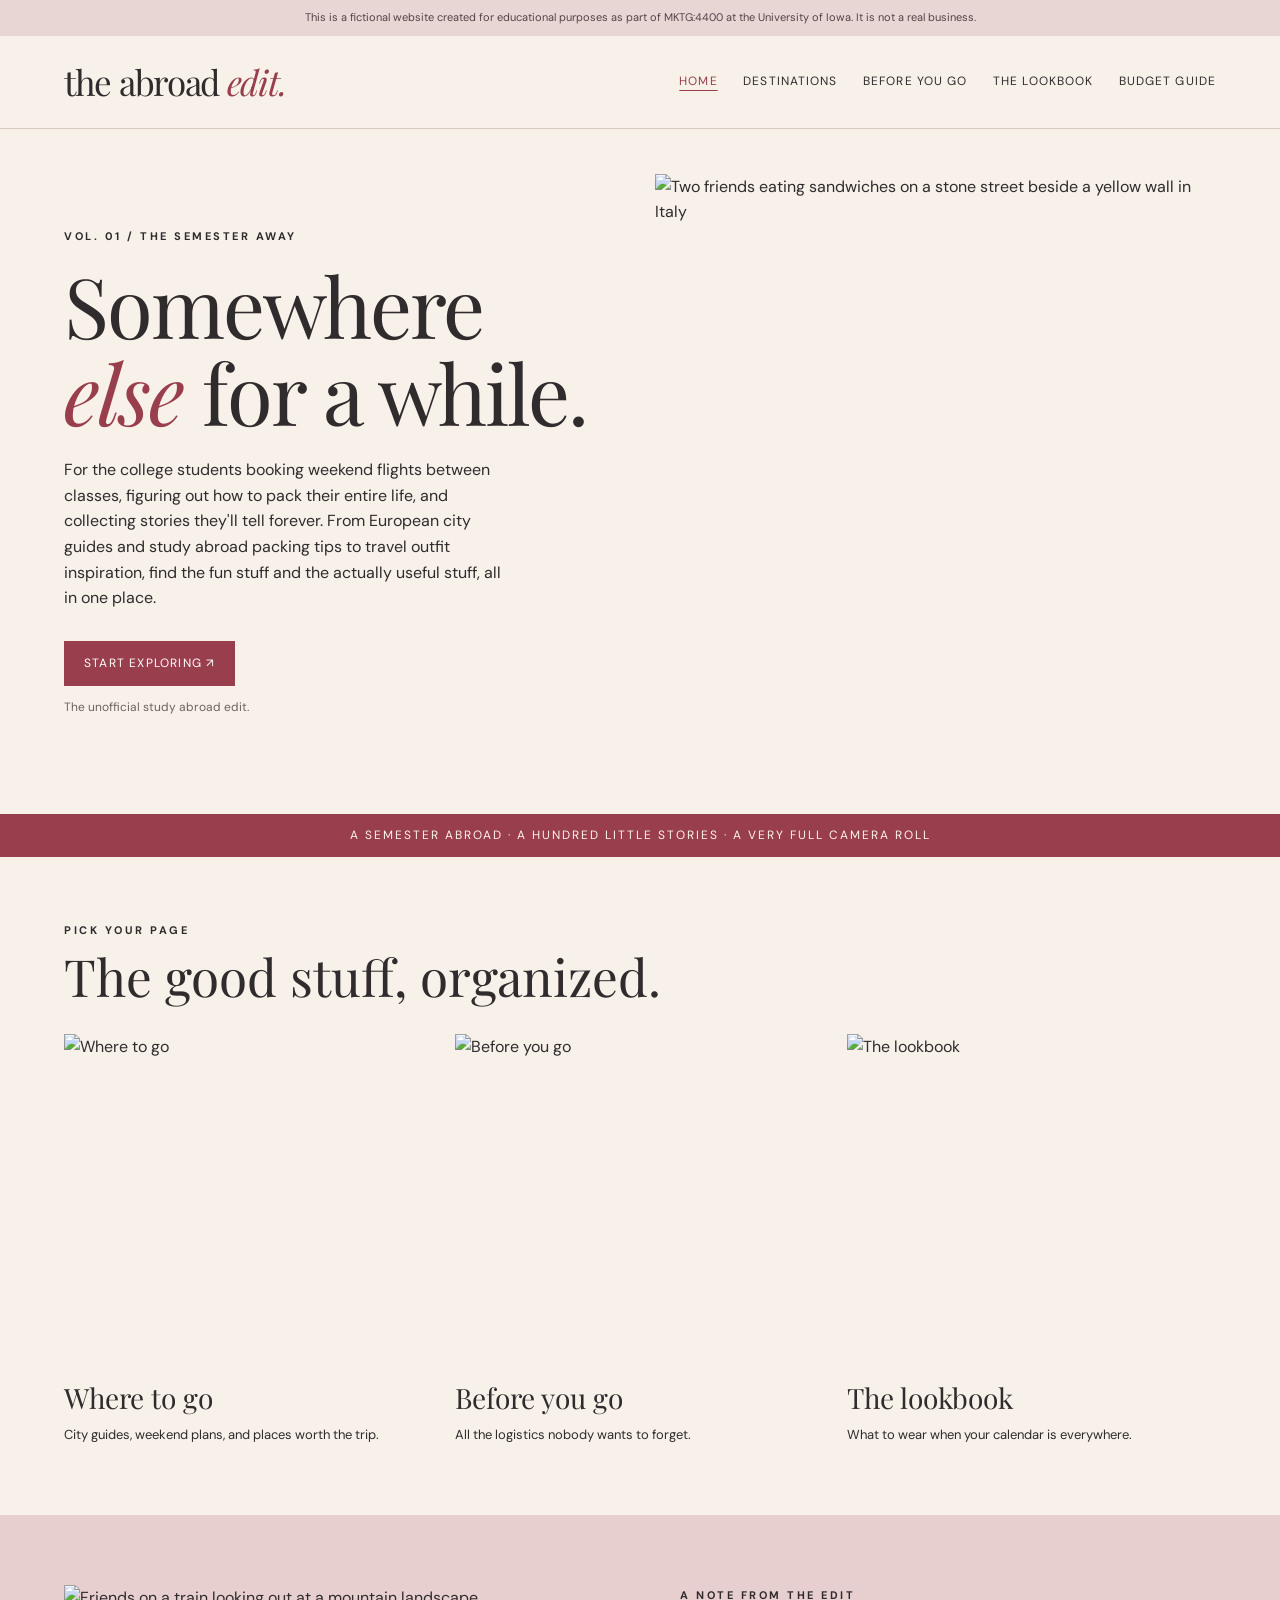
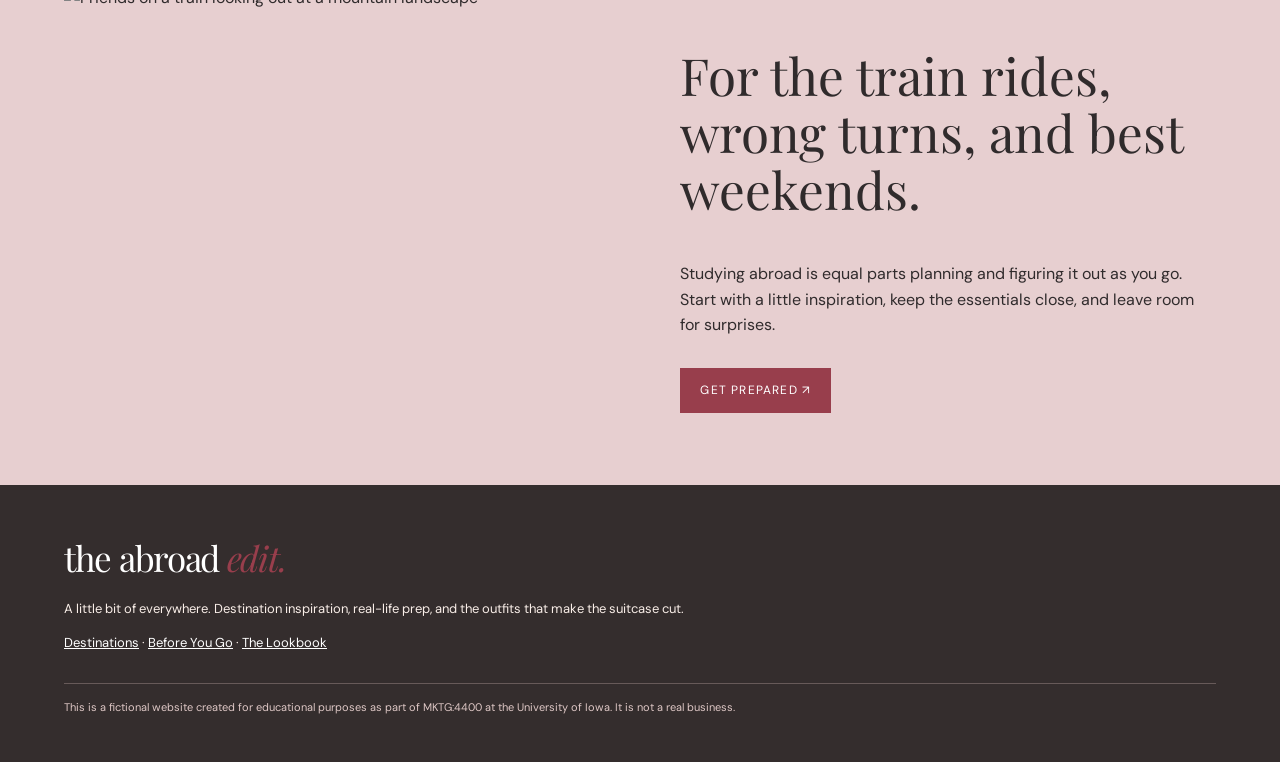
==== commit be04cac1: "Add Budget Guide to homepage navigation Added a Budget Guide link to the navigation menu." ====
--- a/index.html
+++ b/index.html
@@ -1 +1 @@
-<!DOCTYPE html><html lang="en"><head><meta charset="utf-8"><meta name="viewport" content="width=device-width,initial-scale=1"><title>Study Abroad Inspiration & Planning | The Abroad Edit</title><meta name="description" content="A student-focused edit of study abroad destinations, packing tips, safety basics, and travel outfits."><link rel="stylesheet" href="style.css"></head><body><div class="notice">This is a fictional website created for educational purposes as part of MKTG:4400 at the University of Iowa. It is not a real business.</div><header class="site-header"><a class="logo" href="index.html">the abroad <em>edit.</em></a><nav aria-label="Main navigation"><a class="active" href="index.html">Home</a><a class="" href="destinations.html">Destinations</a><a class="" href="before-you-go.html">Before You Go</a><a class="" href="lookbook.html">The Lookbook</a></nav></header><main><section class="hero"><div><div class="eyebrow">Vol. 01 / The semester away</div><h1>Somewhere <em>else</em> for a while.</h1><p>For the college students booking weekend flights between classes, figuring out how to pack their entire life, and collecting stories they'll tell forever. From European city guides and study abroad packing tips to travel outfit inspiration, find the fun stuff and the actually useful stuff, all in one place.</p><a class="button" href="destinations.html">Start exploring ↗</a><p class="small-note">The unofficial study abroad edit.</p></div><img src="https://raw.githubusercontent.com/MeganBodett/The-abroad-edit/main/images/street-food.jpg" alt="Two friends eating sandwiches on a stone street beside a yellow wall in Italy" loading="lazy"></section><div class="marquee">A semester abroad · a hundred little stories · a very full camera roll</div><section class="section"><div class="eyebrow">Pick your page</div><h2 class="section-title">The good stuff, organized.</h2><div class="cards"><a class="card" href="destinations.html"><img src="https://raw.githubusercontent.com/MeganBodett/The-abroad-edit/main/images/sea-day.jpg" alt="Where to go" loading="lazy"><h3>Where to go</h3><p>City guides, weekend plans, and places worth the trip.</p></a><a class="card" href="before-you-go.html"><img src="https://raw.githubusercontent.com/MeganBodett/The-abroad-edit/main/images/suitcase.jpg" alt="Before you go" loading="lazy"><h3>Before you go</h3><p>All the logistics nobody wants to forget.</p></a><a class="card" href="lookbook.html"><img src="https://raw.githubusercontent.com/MeganBodett/The-abroad-edit/main/images/airport.jpg" alt="The lookbook" loading="lazy"><h3>The lookbook</h3><p>What to wear when your calendar is everywhere.</p></a></div></section><section class="editorial"><img src="https://raw.githubusercontent.com/MeganBodett/The-abroad-edit/main/images/train.jpg" alt="Friends on a train looking out at a mountain landscape" loading="lazy"><div><div class="eyebrow">A note from the edit</div><h2>For the train rides, wrong turns, and best weekends.</h2><p>Studying abroad is equal parts planning and figuring it out as you go. Start with a little inspiration, keep the essentials close, and leave room for surprises.</p><a class="button" href="before-you-go.html">Get prepared ↗</a></div></section></main><footer class="footer"><a class="logo" href="index.html">the abroad <em>edit.</em></a><p>A little bit of everywhere. Destination inspiration, real-life prep, and the outfits that make the suitcase cut.</p><p><a href="destinations.html">Destinations</a> · <a href="before-you-go.html">Before You Go</a> · <a href="lookbook.html">The Lookbook</a></p><div class="notice">This is a fictional website created for educational purposes as part of MKTG:4400 at the University of Iowa. It is not a real business.</div></footer></body></html>
+<!DOCTYPE html><html lang="en"><head><meta charset="utf-8"><meta name="viewport" content="width=device-width,initial-scale=1"><title>Study Abroad Inspiration & Planning | The Abroad Edit</title><meta name="description" content="A student-focused edit of study abroad destinations, packing tips, safety basics, and travel outfits."><link rel="stylesheet" href="style.css"></head><body><div class="notice">This is a fictional website created for educational purposes as part of MKTG:4400 at the University of Iowa. It is not a real business.</div><header class="site-header"><a class="logo" href="index.html">the abroad <em>edit.</em></a><nav aria-label="Main navigation"><a class="active" href="index.html">Home</a><a class="" href="destinations.html">Destinations</a><a class="" href="before-you-go.html">Before You Go</a><a class="" href="lookbook.html">The Lookbook</a><a href="budget-guide.html">Budget Guide</a></nav></header><main><section class="hero"><div><div class="eyebrow">Vol. 01 / The semester away</div><h1>Somewhere <em>else</em> for a while.</h1><p>For the college students booking weekend flights between classes, figuring out how to pack their entire life, and collecting stories they'll tell forever. From European city guides and study abroad packing tips to travel outfit inspiration, find the fun stuff and the actually useful stuff, all in one place.</p><a class="button" href="destinations.html">Start exploring ↗</a><p class="small-note">The unofficial study abroad edit.</p></div><img src="https://raw.githubusercontent.com/MeganBodett/The-abroad-edit/main/images/street-food.jpg" alt="Two friends eating sandwiches on a stone street beside a yellow wall in Italy" loading="lazy"></section><div class="marquee">A semester abroad · a hundred little stories · a very full camera roll</div><section class="section"><div class="eyebrow">Pick your page</div><h2 class="section-title">The good stuff, organized.</h2><div class="cards"><a class="card" href="destinations.html"><img src="https://raw.githubusercontent.com/MeganBodett/The-abroad-edit/main/images/sea-day.jpg" alt="Where to go" loading="lazy"><h3>Where to go</h3><p>City guides, weekend plans, and places worth the trip.</p></a><a class="card" href="before-you-go.html"><img src="https://raw.githubusercontent.com/MeganBodett/The-abroad-edit/main/images/suitcase.jpg" alt="Before you go" loading="lazy"><h3>Before you go</h3><p>All the logistics nobody wants to forget.</p></a><a class="card" href="lookbook.html"><img src="https://raw.githubusercontent.com/MeganBodett/The-abroad-edit/main/images/airport.jpg" alt="The lookbook" loading="lazy"><h3>The lookbook</h3><p>What to wear when your calendar is everywhere.</p></a></div></section><section class="editorial"><img src="https://raw.githubusercontent.com/MeganBodett/The-abroad-edit/main/images/train.jpg" alt="Friends on a train looking out at a mountain landscape" loading="lazy"><div><div class="eyebrow">A note from the edit</div><h2>For the train rides, wrong turns, and best weekends.</h2><p>Studying abroad is equal parts planning and figuring it out as you go. Start with a little inspiration, keep the essentials close, and leave room for surprises.</p><a class="button" href="before-you-go.html">Get prepared ↗</a></div></section></main><footer class="footer"><a class="logo" href="index.html">the abroad <em>edit.</em></a><p>A little bit of everywhere. Destination inspiration, real-life prep, and the outfits that make the suitcase cut.</p><p><a href="destinations.html">Destinations</a> · <a href="before-you-go.html">Before You Go</a> · <a href="lookbook.html">The Lookbook</a></p><div class="notice">This is a fictional website created for educational purposes as part of MKTG:4400 at the University of Iowa. It is not a real business.</div></footer></body></html>
